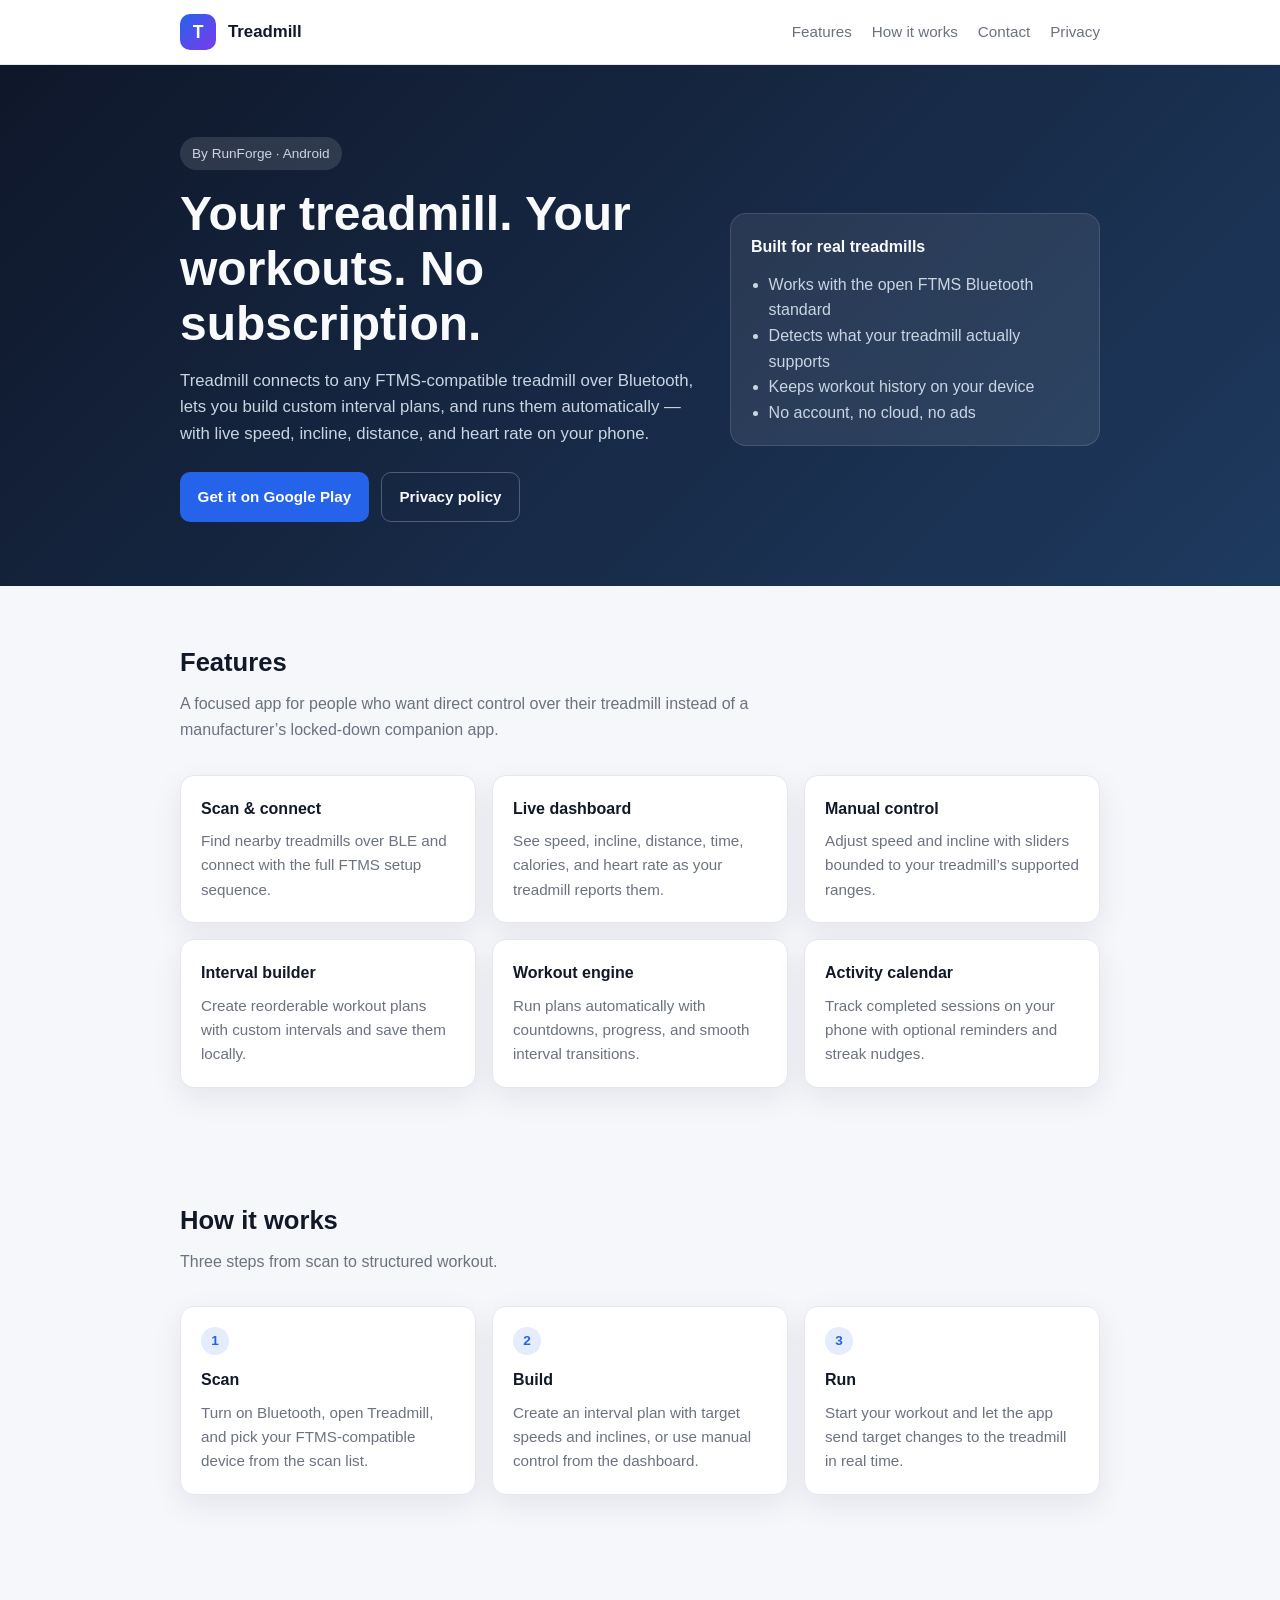
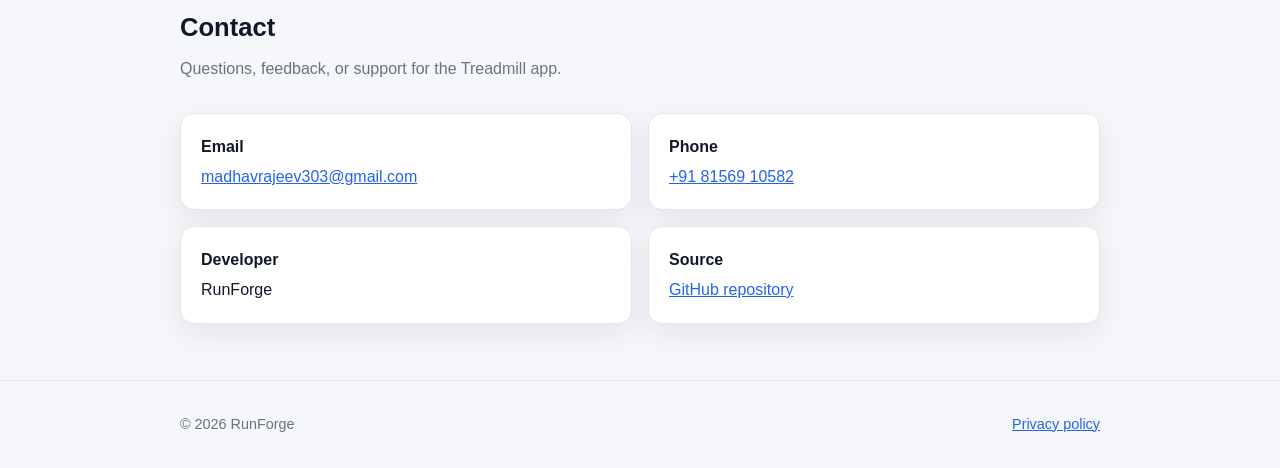
==== docs/home.html @ 02b0ea5c "Refactor privacy policy page layout and styling - Replaced inline styles with an external stylesheet" ====
<!DOCTYPE html>
<html lang="en">
<head>
  <meta charset="utf-8">
  <meta name="viewport" content="width=device-width, initial-scale=1">
  <title>Treadmill — Control any FTMS treadmill</title>
  <meta name="description" content="Treadmill connects to FTMS-compatible treadmills over Bluetooth, runs custom interval workouts, and keeps your data on your device.">
  <link rel="stylesheet" href="styles.css">
</head>
<body>
  <header class="site-header">
    <div class="container">
      <a class="brand" href="home.html">
        <span class="brand-mark" aria-hidden="true">T</span>
        <span>Treadmill</span>
      </a>
      <nav class="site-nav" aria-label="Main">
        <a href="#features">Features</a>
        <a href="#how-it-works">How it works</a>
        <a href="#contact">Contact</a>
        <a href="./">Privacy</a>
      </nav>
    </div>
  </header>

  <section class="hero">
    <div class="container hero-grid">
      <div>
        <span class="hero-badge">By RunForge · Android</span>
        <h1>Your treadmill. Your workouts. No subscription.</h1>
        <p>
          Treadmill connects to any FTMS-compatible treadmill over Bluetooth,
          lets you build custom interval plans, and runs them automatically —
          with live speed, incline, distance, and heart rate on your phone.
        </p>
        <div class="hero-actions">
          <a class="button button-primary" href="https://play.google.com/store/apps/details?id=com.error_factory.treadmill_app">Get it on Google Play</a>
          <a class="button button-secondary" href="./">Privacy policy</a>
        </div>
      </div>
      <aside class="hero-card" aria-label="Highlights">
        <h2>Built for real treadmills</h2>
        <ul>
          <li>Works with the open FTMS Bluetooth standard</li>
          <li>Detects what your treadmill actually supports</li>
          <li>Keeps workout history on your device</li>
          <li>No account, no cloud, no ads</li>
        </ul>
      </aside>
    </div>
  </section>

  <section class="section" id="features">
    <div class="container">
      <h2 class="section-title">Features</h2>
      <p class="section-lead">
        A focused app for people who want direct control over their treadmill
        instead of a manufacturer&rsquo;s locked-down companion app.
      </p>
      <div class="feature-grid">
        <article class="card">
          <h3>Scan &amp; connect</h3>
          <p>Find nearby treadmills over BLE and connect with the full FTMS setup sequence.</p>
        </article>
        <article class="card">
          <h3>Live dashboard</h3>
          <p>See speed, incline, distance, time, calories, and heart rate as your treadmill reports them.</p>
        </article>
        <article class="card">
          <h3>Manual control</h3>
          <p>Adjust speed and incline with sliders bounded to your treadmill&rsquo;s supported ranges.</p>
        </article>
        <article class="card">
          <h3>Interval builder</h3>
          <p>Create reorderable workout plans with custom intervals and save them locally.</p>
        </article>
        <article class="card">
          <h3>Workout engine</h3>
          <p>Run plans automatically with countdowns, progress, and smooth interval transitions.</p>
        </article>
        <article class="card">
          <h3>Activity calendar</h3>
          <p>Track completed sessions on your phone with optional reminders and streak nudges.</p>
        </article>
      </div>
    </div>
  </section>

  <section class="section" id="how-it-works">
    <div class="container">
      <h2 class="section-title">How it works</h2>
      <p class="section-lead">Three steps from scan to structured workout.</p>
      <div class="steps">
        <article class="card">
          <div class="step-number">1</div>
          <h3>Scan</h3>
          <p>Turn on Bluetooth, open Treadmill, and pick your FTMS-compatible device from the scan list.</p>
        </article>
        <article class="card">
          <div class="step-number">2</div>
          <h3>Build</h3>
          <p>Create an interval plan with target speeds and inclines, or use manual control from the dashboard.</p>
        </article>
        <article class="card">
          <div class="step-number">3</div>
          <h3>Run</h3>
          <p>Start your workout and let the app send target changes to the treadmill in real time.</p>
        </article>
      </div>
    </div>
  </section>

  <section class="section" id="contact">
    <div class="container">
      <h2 class="section-title">Contact</h2>
      <p class="section-lead">Questions, feedback, or support for the Treadmill app.</p>
      <div class="contact-grid">
        <div class="card contact-item">
          <strong>Email</strong>
          <a href="mailto:madhavrajeev303@gmail.com">madhavrajeev303@gmail.com</a>
        </div>
        <div class="card contact-item">
          <strong>Phone</strong>
          <a href="tel:+918156910582">+91 81569 10582</a>
        </div>
        <div class="card contact-item">
          <strong>Developer</strong>
          RunForge
        </div>
        <div class="card contact-item">
          <strong>Source</strong>
          <a href="https://github.com/GodOfCoding1/treadmill_app">GitHub repository</a>
        </div>
      </div>
    </div>
  </section>

  <footer class="site-footer">
    <div class="container">
      <span>&copy; 2026 RunForge</span>
      <span>
        <a href="./">Privacy policy</a>
      </span>
    </div>
  </footer>
</body>
</html>
---- docs/styles.css ----
:root {
  color-scheme: light dark;
  --bg: #f6f7fb;
  --surface: #ffffff;
  --text: #111827;
  --muted: #6b7280;
  --border: #e5e7eb;
  --accent: #2563eb;
  --accent-dark: #1d4ed8;
  --hero-from: #0f172a;
  --hero-to: #1e3a5f;
  --hero-text: #f8fafc;
  --hero-muted: #cbd5e1;
  --shadow: 0 10px 30px rgba(15, 23, 42, 0.08);
}

@media (prefers-color-scheme: dark) {
  :root {
    --bg: #0b1120;
    --surface: #111827;
    --text: #f3f4f6;
    --muted: #9ca3af;
    --border: #374151;
    --accent: #60a5fa;
    --accent-dark: #93c5fd;
    --hero-from: #020617;
    --hero-to: #0f172a;
    --hero-text: #f8fafc;
    --hero-muted: #94a3b8;
    --shadow: 0 10px 30px rgba(0, 0, 0, 0.35);
  }
}

* { box-sizing: border-box; }

body {
  margin: 0;
  font-family: -apple-system, BlinkMacSystemFont, "Segoe UI", Roboto, Helvetica, Arial, sans-serif;
  line-height: 1.6;
  color: var(--text);
  background: var(--bg);
}

a { color: var(--accent); }
a:hover { color: var(--accent-dark); }

.container {
  max-width: 960px;
  margin: 0 auto;
  padding: 0 1.25rem;
}

.site-header {
  background: var(--surface);
  border-bottom: 1px solid var(--border);
}

.site-header .container {
  display: flex;
  align-items: center;
  justify-content: space-between;
  gap: 1rem;
  min-height: 64px;
}

.brand {
  display: flex;
  align-items: center;
  gap: 0.75rem;
  text-decoration: none;
  color: var(--text);
  font-weight: 700;
  font-size: 1.05rem;
}

.brand-mark {
  width: 36px;
  height: 36px;
  border-radius: 10px;
  background: linear-gradient(135deg, var(--accent), #7c3aed);
  display: grid;
  place-items: center;
  color: white;
  font-size: 1.1rem;
}

.site-nav {
  display: flex;
  gap: 1.25rem;
  font-size: 0.95rem;
}

.site-nav a {
  text-decoration: none;
  color: var(--muted);
}

.site-nav a:hover { color: var(--text); }

.hero {
  background: linear-gradient(135deg, var(--hero-from), var(--hero-to));
  color: var(--hero-text);
  padding: 4.5rem 0 4rem;
}

.hero-grid {
  display: grid;
  gap: 2rem;
  align-items: center;
}

@media (min-width: 768px) {
  .hero-grid {
    grid-template-columns: 1.4fr 1fr;
  }
}

.hero-badge {
  display: inline-block;
  padding: 0.35rem 0.75rem;
  border-radius: 999px;
  background: rgba(255, 255, 255, 0.12);
  color: var(--hero-muted);
  font-size: 0.85rem;
  margin-bottom: 1rem;
}

.hero h1 {
  margin: 0 0 1rem;
  font-size: clamp(2rem, 5vw, 3rem);
  line-height: 1.15;
}

.hero p {
  margin: 0 0 1.5rem;
  color: var(--hero-muted);
  font-size: 1.05rem;
  max-width: 38rem;
}

.hero-actions {
  display: flex;
  flex-wrap: wrap;
  gap: 0.75rem;
}

.button {
  display: inline-flex;
  align-items: center;
  justify-content: center;
  padding: 0.75rem 1.1rem;
  border-radius: 10px;
  text-decoration: none;
  font-weight: 600;
  font-size: 0.95rem;
}

.button-primary {
  background: var(--accent);
  color: white;
}

.button-primary:hover {
  background: var(--accent-dark);
  color: white;
}

.button-secondary {
  border: 1px solid rgba(255, 255, 255, 0.25);
  color: var(--hero-text);
}

.button-secondary:hover { color: white; }

.hero-card {
  background: rgba(255, 255, 255, 0.08);
  border: 1px solid rgba(255, 255, 255, 0.12);
  border-radius: 16px;
  padding: 1.25rem;
}

.hero-card h2 {
  margin: 0 0 0.75rem;
  font-size: 1rem;
}

.hero-card ul {
  margin: 0;
  padding-left: 1.1rem;
  color: var(--hero-muted);
}

.section {
  padding: 3.5rem 0;
}

.section-title {
  margin: 0 0 0.5rem;
  font-size: 1.6rem;
}

.section-lead {
  margin: 0 0 2rem;
  color: var(--muted);
  max-width: 42rem;
}

.feature-grid {
  display: grid;
  gap: 1rem;
}

@media (min-width: 640px) {
  .feature-grid {
    grid-template-columns: repeat(2, 1fr);
  }
}

@media (min-width: 900px) {
  .feature-grid {
    grid-template-columns: repeat(3, 1fr);
  }
}

.card {
  background: var(--surface);
  border: 1px solid var(--border);
  border-radius: 14px;
  padding: 1.25rem;
  box-shadow: var(--shadow);
}

.card h3 {
  margin: 0 0 0.5rem;
  font-size: 1rem;
}

.card p {
  margin: 0;
  color: var(--muted);
  font-size: 0.95rem;
}

.steps {
  display: grid;
  gap: 1rem;
}

@media (min-width: 768px) {
  .steps {
    grid-template-columns: repeat(3, 1fr);
  }
}

.step-number {
  display: inline-flex;
  align-items: center;
  justify-content: center;
  width: 28px;
  height: 28px;
  border-radius: 999px;
  background: rgba(37, 99, 235, 0.12);
  color: var(--accent);
  font-weight: 700;
  font-size: 0.85rem;
  margin-bottom: 0.75rem;
}

.contact-grid {
  display: grid;
  gap: 1rem;
}

@media (min-width: 640px) {
  .contact-grid {
    grid-template-columns: repeat(2, 1fr);
  }
}

.contact-item strong {
  display: block;
  margin-bottom: 0.25rem;
}

.site-footer {
  border-top: 1px solid var(--border);
  padding: 2rem 0;
  color: var(--muted);
  font-size: 0.9rem;
}

.site-footer .container {
  display: flex;
  flex-wrap: wrap;
  gap: 0.75rem 1.5rem;
  justify-content: space-between;
  align-items: center;
}

/* Privacy policy page */
.legal-page {
  max-width: 720px;
  margin: 0 auto;
  padding: 2.5rem 1.25rem 4rem;
}

.legal-page h1 {
  font-size: 1.75rem;
  margin: 0 0 0.25rem;
}

.meta {
  color: var(--muted);
  font-size: 0.95rem;
  margin-bottom: 2rem;
}

.legal-page h2 {
  font-size: 1.15rem;
  margin-top: 2rem;
  padding-bottom: 0.35rem;
  border-bottom: 1px solid var(--border);
}

.legal-page ul { padding-left: 1.25rem; }
.legal-page li { margin: 0.35rem 0; }
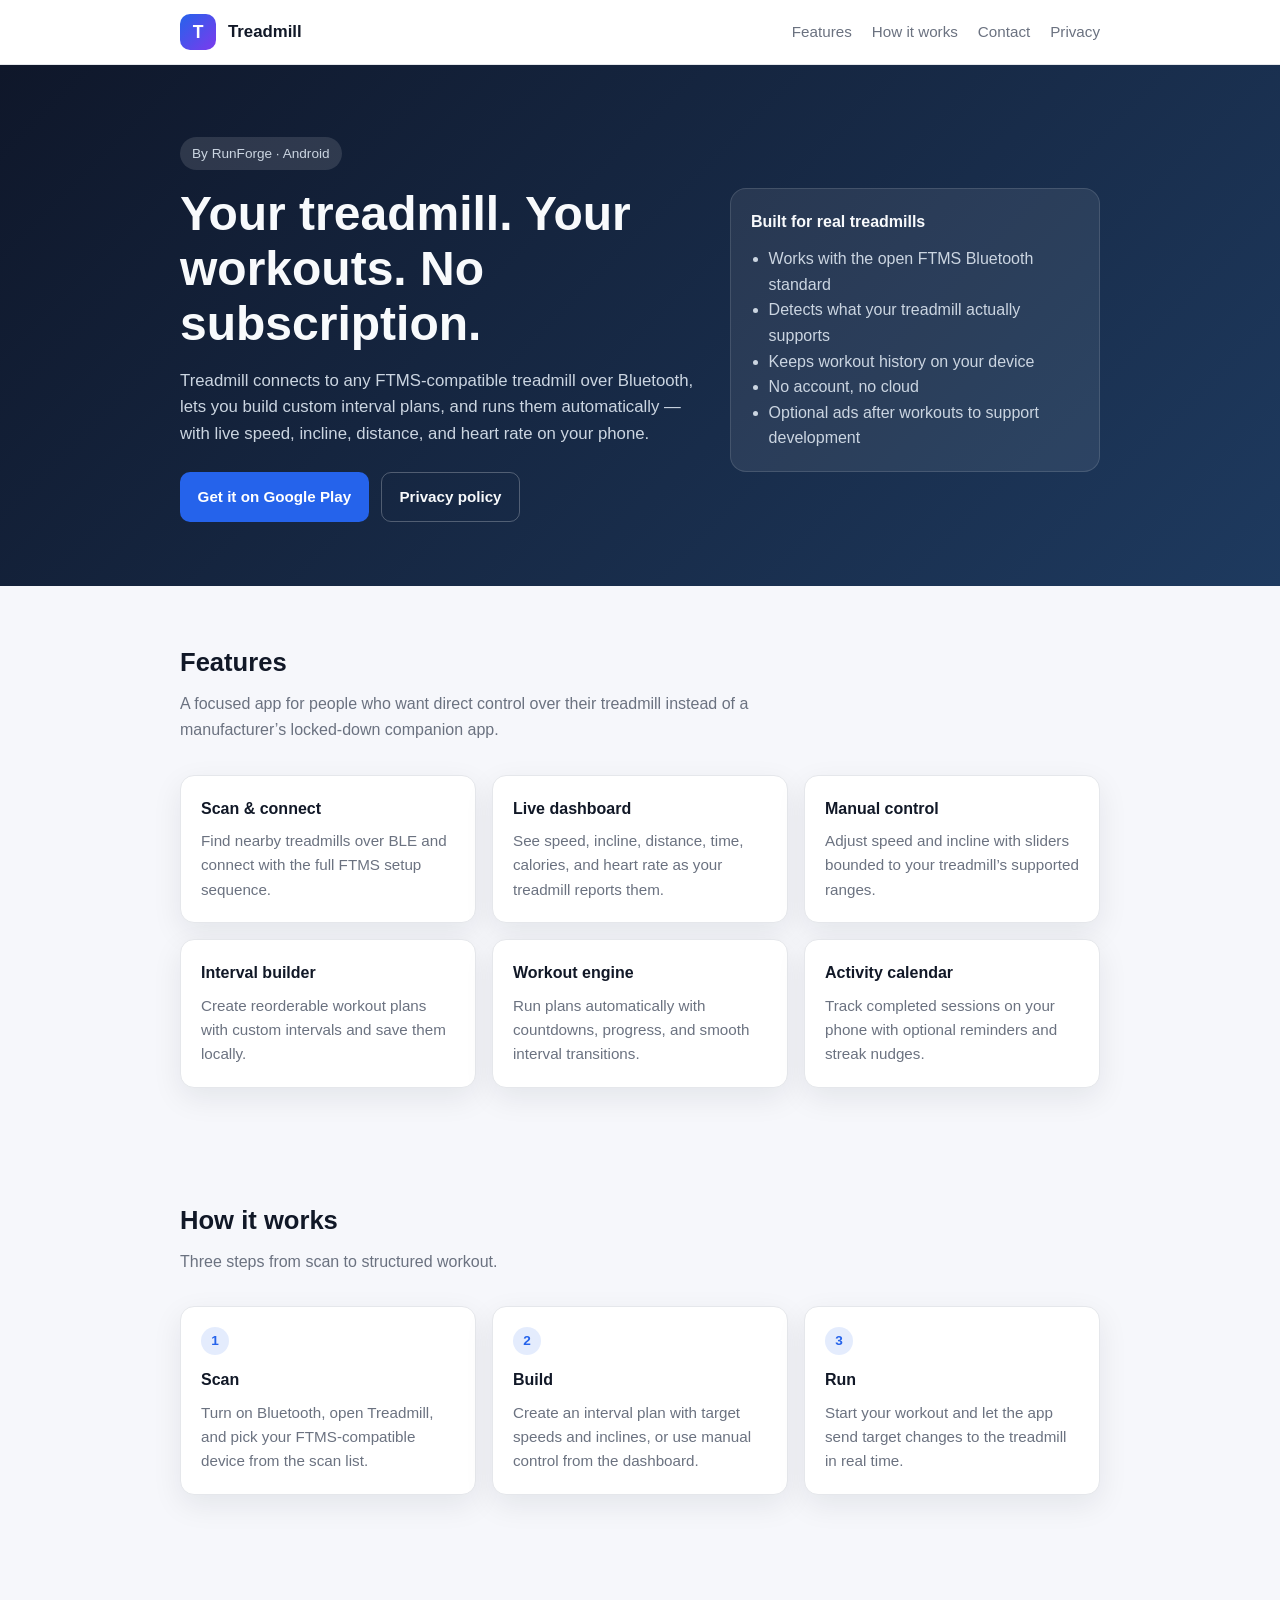
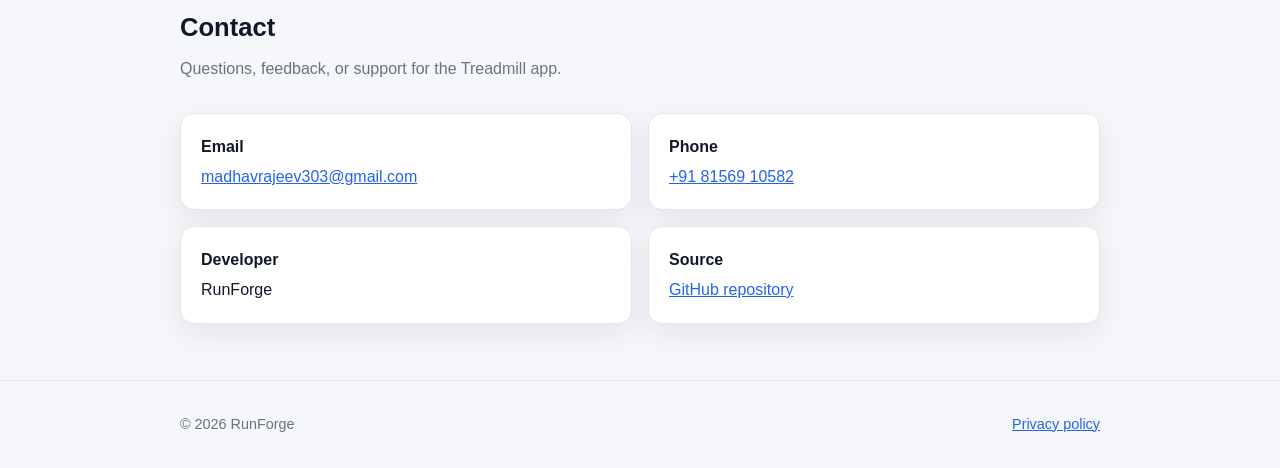
==== commit 927e626a: "added google ads" ====
--- a/docs/home.html
+++ b/docs/home.html
@@ -44,7 +44,8 @@
           <li>Works with the open FTMS Bluetooth standard</li>
           <li>Detects what your treadmill actually supports</li>
           <li>Keeps workout history on your device</li>
-          <li>No account, no cloud, no ads</li>
+          <li>No account, no cloud</li>
+          <li>Optional ads after workouts to support development</li>
         </ul>
       </aside>
     </div>
